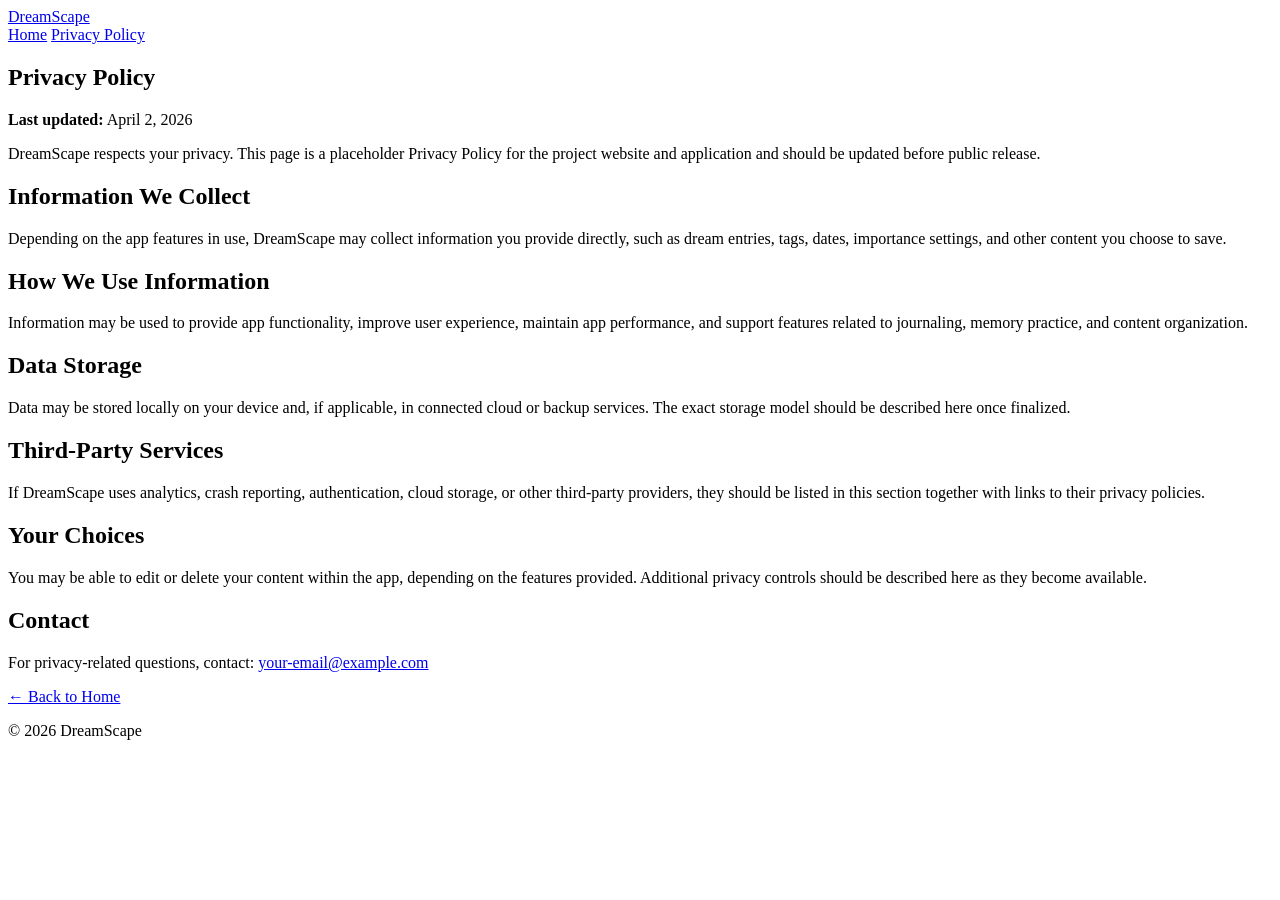
==== privacy-policy.html @ 9f5cad66 "Create privacy-policy.html" ====
<!DOCTYPE html>
<html lang="en">
<head>
  <meta charset="UTF-8" />
  <meta name="viewport" content="width=device-width, initial-scale=1.0" />
  <title>DreamScape — Privacy Policy</title>
  <meta name="description" content="Privacy Policy for DreamScape." />
  <link rel="stylesheet" href="styles.css" />
</head>
<body>
  <header class="site-header">
    <div class="container">
      <nav class="nav">
        <a href="index.html" class="logo">DreamScape</a>
        <div class="nav-links">
          <a href="index.html">Home</a>
          <a href="privacy-policy.html">Privacy Policy</a>
        </div>
      </nav>
    </div>
  </header>

  <main>
    <section class="section">
      <div class="container narrow">
        <h1>Privacy Policy</h1>
        <p><strong>Last updated:</strong> April 2, 2026</p>

        <p>
          DreamScape respects your privacy. This page is a placeholder Privacy Policy for the project
          website and application and should be updated before public release.
        </p>

        <h2>Information We Collect</h2>
        <p>
          Depending on the app features in use, DreamScape may collect information you provide directly,
          such as dream entries, tags, dates, importance settings, and other content you choose to save.
        </p>

        <h2>How We Use Information</h2>
        <p>
          Information may be used to provide app functionality, improve user experience, maintain app
          performance, and support features related to journaling, memory practice, and content organization.
        </p>

        <h2>Data Storage</h2>
        <p>
          Data may be stored locally on your device and, if applicable, in connected cloud or backup services.
          The exact storage model should be described here once finalized.
        </p>

        <h2>Third-Party Services</h2>
        <p>
          If DreamScape uses analytics, crash reporting, authentication, cloud storage, or other third-party
          providers, they should be listed in this section together with links to their privacy policies.
        </p>

        <h2>Your Choices</h2>
        <p>
          You may be able to edit or delete your content within the app, depending on the features provided.
          Additional privacy controls should be described here as they become available.
        </p>

        <h2>Contact</h2>
        <p>
          For privacy-related questions, contact: <a href="mailto:your-email@example.com">your-email@example.com</a>
        </p>

        <p>
          <a href="index.html">← Back to Home</a>
        </p>
      </div>
    </section>
  </main>

  <footer class="site-footer">
    <div class="container">
      <p>© 2026 DreamScape</p>
    </div>
  </footer>
</body>
</html>
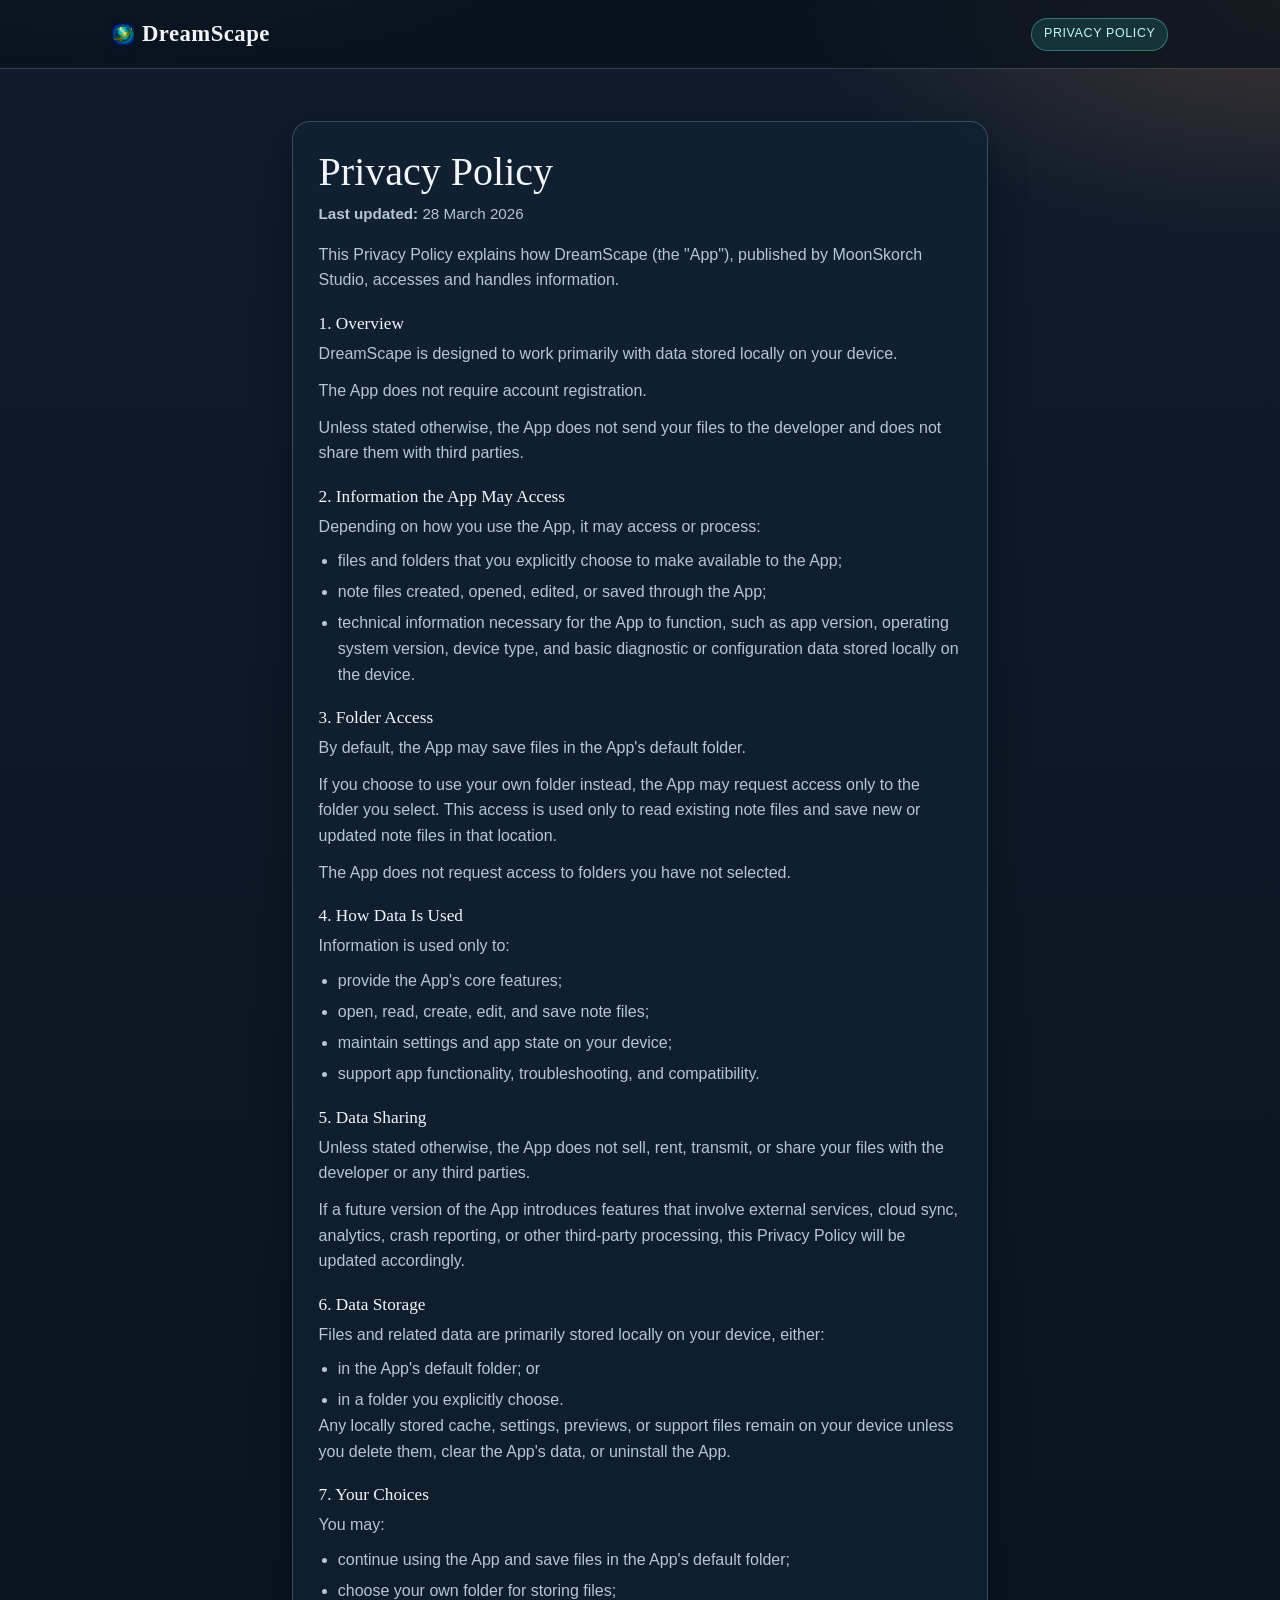
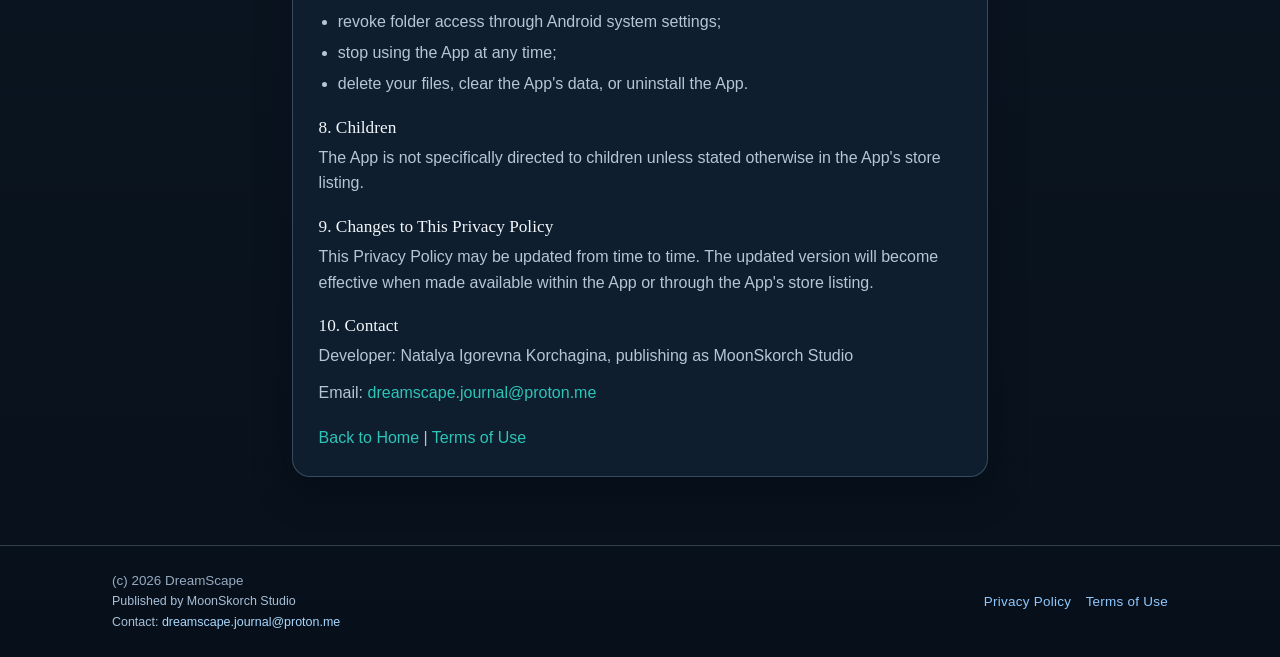
==== commit 91e8cc7c: "Full website" ====
--- a/privacy-policy.html
+++ b/privacy-policy.html
@@ -3,79 +3,175 @@
 <head>
   <meta charset="UTF-8" />
   <meta name="viewport" content="width=device-width, initial-scale=1.0" />
-  <title>DreamScape — Privacy Policy</title>
+  <title>DreamScape - Privacy Policy</title>
   <meta name="description" content="Privacy Policy for DreamScape." />
+  <meta name="robots" content="index,follow,max-image-preview:large" />
+  <link rel="canonical" href="https://moonskorch.github.io/dreamscape/privacy-policy.html" />
+  <meta property="og:type" content="website" />
+  <meta property="og:title" content="DreamScape Privacy Policy" />
+  <meta property="og:description" content="Privacy Policy for DreamScape." />
+  <meta property="og:url" content="https://moonskorch.github.io/dreamscape/privacy-policy.html" />
+  <link rel="icon" type="image/png" sizes="128x128" href="assets/icon-128.png" />
+  <link rel="apple-touch-icon" sizes="512x512" href="assets/icon-512.png" />
+  <link
+    href="https://cdn.jsdelivr.net/npm/bootstrap@5.3.3/dist/css/bootstrap.min.css"
+    rel="stylesheet"
+    integrity="sha384-QWTKZyjpPEjISv5WaRU9OFeRpok6YctnYmDr5pNlyT2bRjXh0JMhjY6hW+ALEwIH"
+    crossorigin="anonymous"
+  />
   <link rel="stylesheet" href="styles.css" />
 </head>
 <body>
   <header class="site-header">
-    <div class="container">
-      <nav class="nav">
-        <a href="index.html" class="logo">DreamScape</a>
-        <div class="nav-links">
-          <a href="index.html">Home</a>
-          <a href="privacy-policy.html">Privacy Policy</a>
-        </div>
-      </nav>
+    <div class="container d-flex align-items-center justify-content-between py-3">
+      <a href="index.html" class="logo">
+        <img class="logo-icon" src="assets/icon-128.png" alt="DreamScape icon" />
+        <span>DreamScape</span>
+      </a>
+      <span class="status-pill">Privacy Policy</span>
     </div>
   </header>
 
   <main>
     <section class="section">
-      <div class="container narrow">
-        <h1>Privacy Policy</h1>
-        <p><strong>Last updated:</strong> April 2, 2026</p>
+      <div class="container">
+        <div class="row justify-content-center">
+          <div class="col-12 col-lg-8">
+            <article class="policy-card">
+              <h1>Privacy Policy</h1>
+              <p class="updated"><strong>Last updated:</strong> 28 March 2026</p>
 
-        <p>
-          DreamScape respects your privacy. This page is a placeholder Privacy Policy for the project
-          website and application and should be updated before public release.
-        </p>
+              <p>
+                This Privacy Policy explains how DreamScape (the "App"), published by MoonSkorch
+                Studio, accesses and handles information.
+              </p>
 
-        <h2>Information We Collect</h2>
-        <p>
-          Depending on the app features in use, DreamScape may collect information you provide directly,
-          such as dream entries, tags, dates, importance settings, and other content you choose to save.
-        </p>
+              <h2>1. Overview</h2>
+              <p>
+                DreamScape is designed to work primarily with data stored locally on your device.
+              </p>
+              <p>
+                The App does not require account registration.
+              </p>
+              <p>
+                Unless stated otherwise, the App does not send your files to the developer and
+                does not share them with third parties.
+              </p>
 
-        <h2>How We Use Information</h2>
-        <p>
-          Information may be used to provide app functionality, improve user experience, maintain app
-          performance, and support features related to journaling, memory practice, and content organization.
-        </p>
+              <h2>2. Information the App May Access</h2>
+              <p>Depending on how you use the App, it may access or process:</p>
+              <ul>
+                <li>files and folders that you explicitly choose to make available to the App;</li>
+                <li>note files created, opened, edited, or saved through the App;</li>
+                <li>
+                  technical information necessary for the App to function, such as app version,
+                  operating system version, device type, and basic diagnostic or configuration
+                  data stored locally on the device.
+                </li>
+              </ul>
 
-        <h2>Data Storage</h2>
-        <p>
-          Data may be stored locally on your device and, if applicable, in connected cloud or backup services.
-          The exact storage model should be described here once finalized.
-        </p>
+              <h2>3. Folder Access</h2>
+              <p>
+                By default, the App may save files in the App's default folder.
+              </p>
+              <p>
+                If you choose to use your own folder instead, the App may request access only to
+                the folder you select. This access is used only to read existing note files and
+                save new or updated note files in that location.
+              </p>
+              <p>
+                The App does not request access to folders you have not selected.
+              </p>
 
-        <h2>Third-Party Services</h2>
-        <p>
-          If DreamScape uses analytics, crash reporting, authentication, cloud storage, or other third-party
-          providers, they should be listed in this section together with links to their privacy policies.
-        </p>
+              <h2>4. How Data Is Used</h2>
+              <p>Information is used only to:</p>
+              <ul>
+                <li>provide the App's core features;</li>
+                <li>open, read, create, edit, and save note files;</li>
+                <li>maintain settings and app state on your device;</li>
+                <li>support app functionality, troubleshooting, and compatibility.</li>
+              </ul>
 
-        <h2>Your Choices</h2>
-        <p>
-          You may be able to edit or delete your content within the app, depending on the features provided.
-          Additional privacy controls should be described here as they become available.
-        </p>
+              <h2>5. Data Sharing</h2>
+              <p>
+                Unless stated otherwise, the App does not sell, rent, transmit, or share your
+                files with the developer or any third parties.
+              </p>
+              <p>
+                If a future version of the App introduces features that involve external services,
+                cloud sync, analytics, crash reporting, or other third-party processing, this
+                Privacy Policy will be updated accordingly.
+              </p>
 
-        <h2>Contact</h2>
-        <p>
-          For privacy-related questions, contact: <a href="mailto:your-email@example.com">your-email@example.com</a>
-        </p>
+              <h2>6. Data Storage</h2>
+              <p>Files and related data are primarily stored locally on your device, either:</p>
+              <ul>
+                <li>in the App's default folder; or</li>
+                <li>in a folder you explicitly choose.</li>
+              </ul>
+              <p>
+                Any locally stored cache, settings, previews, or support files remain on your
+                device unless you delete them, clear the App's data, or uninstall the App.
+              </p>
 
-        <p>
-          <a href="index.html">← Back to Home</a>
-        </p>
+              <h2>7. Your Choices</h2>
+              <p>You may:</p>
+              <ul>
+                <li>continue using the App and save files in the App's default folder;</li>
+                <li>choose your own folder for storing files;</li>
+                <li>revoke folder access through Android system settings;</li>
+                <li>stop using the App at any time;</li>
+                <li>delete your files, clear the App's data, or uninstall the App.</li>
+              </ul>
+
+              <h2>8. Children</h2>
+              <p>
+                The App is not specifically directed to children unless stated otherwise in the
+                App's store listing.
+              </p>
+
+              <h2>9. Changes to This Privacy Policy</h2>
+              <p>
+                This Privacy Policy may be updated from time to time. The updated version will
+                become effective when made available within the App or through the App's store
+                listing.
+              </p>
+
+              <h2>10. Contact</h2>
+              <p>
+                Developer: Natalya Igorevna Korchagina, publishing as MoonSkorch Studio
+              </p>
+              <p>
+                Email:
+                <a href="mailto:dreamscape.journal@proton.me">dreamscape.journal@proton.me</a>
+              </p>
+
+              <p class="back-link">
+                <a href="index.html">Back to Home</a> |
+                <a href="terms-of-use.html">Terms of Use</a>
+              </p>
+            </article>
+          </div>
+        </div>
       </div>
     </section>
   </main>
 
   <footer class="site-footer">
-    <div class="container">
-      <p>© 2026 DreamScape</p>
+    <div
+      class="container py-4 d-flex flex-column flex-sm-row gap-2 justify-content-between align-items-start align-items-sm-center"
+    >
+      <div class="publisher-block">
+        <p class="copyright">(c) 2026 DreamScape</p>
+        <p class="publisher">Published by MoonSkorch Studio</p>
+        <p class="contact-email">
+          Contact: <a class="contact-link" href="mailto:dreamscape.journal@proton.me">dreamscape.journal@proton.me</a>
+        </p>
+      </div>
+      <div class="legal-links">
+        <a class="privacy-link" href="privacy-policy.html">Privacy Policy</a>
+        <a class="privacy-link" href="terms-of-use.html">Terms of Use</a>
+      </div>
     </div>
   </footer>
 </body>
--- a/styles.css
+++ b/styles.css
@@ -0,0 +1,555 @@
+:root {
+  --bg-900: #08111b;
+  --bg-800: #0f1c2b;
+  --panel: rgba(17, 34, 52, 0.78);
+  --text: #f2f6fb;
+  --muted: #b7c5d6;
+  --accent: #2cc5b8;
+  --accent-soft: rgba(44, 197, 184, 0.16);
+  --border: rgba(176, 205, 230, 0.25);
+  --shadow: 0 16px 36px rgba(1, 8, 18, 0.42);
+}
+
+* {
+  box-sizing: border-box;
+}
+
+html {
+  scroll-behavior: smooth;
+}
+
+body {
+  margin: 0;
+  color: var(--text);
+  font-family: "Trebuchet MS", Tahoma, sans-serif;
+  line-height: 1.6;
+  background:
+    radial-gradient(1100px 520px at 10% -10%, rgba(44, 197, 184, 0.24), transparent 55%),
+    radial-gradient(820px 420px at 100% 0%, rgba(255, 154, 95, 0.2), transparent 58%),
+    linear-gradient(180deg, var(--bg-800), var(--bg-900));
+  min-height: 100vh;
+}
+
+.container {
+  max-width: 1080px;
+}
+
+a {
+  color: var(--accent);
+  text-decoration: none;
+}
+
+a:hover {
+  color: #79f2e8;
+}
+
+.site-header {
+  position: sticky;
+  top: 0;
+  z-index: 50;
+  border-bottom: 1px solid var(--border);
+  background: rgba(8, 17, 27, 0.72);
+  backdrop-filter: blur(10px);
+}
+
+.logo {
+  display: inline-flex;
+  align-items: center;
+  gap: 0.5rem;
+  color: var(--text);
+  font-family: "Palatino Linotype", "Book Antiqua", serif;
+  font-size: clamp(1.2rem, 1.1rem + 0.4vw, 1.55rem);
+  font-weight: 700;
+  letter-spacing: 0.02em;
+}
+
+.logo-icon {
+  width: 22px;
+  height: 22px;
+  border-radius: 6px;
+  box-shadow: 0 4px 9px rgba(14, 25, 66, 0.35);
+  flex: 0 0 auto;
+}
+
+.status-pill {
+  font-size: 0.78rem;
+  letter-spacing: 0.05em;
+  text-transform: uppercase;
+  border: 1px solid rgba(122, 243, 230, 0.35);
+  border-radius: 999px;
+  padding: 0.35rem 0.72rem;
+  background: var(--accent-soft);
+  color: #c5f9f4;
+}
+
+.header-discord-link {
+  display: inline-flex;
+  align-items: center;
+  justify-content: center;
+  min-width: 132px;
+  min-height: 38px;
+  padding: 0.46rem 0.88rem;
+  border-radius: 999px;
+  border: 1px solid rgba(149, 170, 255, 0.42);
+  background: rgba(77, 92, 210, 0.16);
+  font-size: 0.87rem;
+  font-weight: 600;
+  line-height: 1.1;
+  color: #d7dfff;
+  letter-spacing: 0.02em;
+  text-decoration: none;
+  text-align: center;
+  white-space: nowrap;
+  transition: color 0.15s ease, border-color 0.15s ease, background 0.15s ease;
+}
+
+.header-discord-link:hover {
+  color: #f1f4ff;
+  border-color: rgba(184, 198, 255, 0.65);
+  background: rgba(88, 101, 242, 0.24);
+}
+
+.hero,
+.section {
+  animation: fade-up 0.55s ease-out both;
+}
+
+.hero {
+  padding: 82px 0 68px;
+}
+
+.eyebrow {
+  margin: 0 0 0.6rem;
+  text-transform: uppercase;
+  letter-spacing: 0.12em;
+  font-size: 0.75rem;
+  color: #99b9d8;
+}
+
+h1,
+h2 {
+  font-family: "Palatino Linotype", "Book Antiqua", serif;
+}
+
+.hero h1 {
+  margin: 0;
+  line-height: 1.06;
+  font-size: clamp(2.2rem, 6.2vw, 4rem);
+}
+
+.hero-title-image {
+  display: block;
+  width: min(100%, 920px);
+  height: auto;
+  margin: 0 auto 1rem;
+  border-radius: 18px;
+  border: 1px solid var(--border);
+  box-shadow: 0 16px 30px rgba(7, 16, 44, 0.42);
+}
+
+.lead {
+  margin: 0.8rem auto 0;
+  max-width: 730px;
+  color: #d9e8f8;
+  font-size: clamp(1rem, 0.9rem + 0.4vw, 1.2rem);
+  line-height: 1.62;
+}
+
+.community-cta {
+  margin-top: 0.95rem;
+}
+
+.discord-button {
+  display: inline-flex;
+  align-items: center;
+  justify-content: center;
+  min-width: 236px;
+  padding: 0.72rem 1.3rem;
+  border-radius: 999px;
+  background: #5865f2;
+  color: #f6f8ff;
+  font-size: 1rem;
+  font-weight: 600;
+  text-align: center;
+  line-height: 1.2;
+  letter-spacing: 0.01em;
+  box-shadow: 0 8px 16px rgba(64, 80, 242, 0.26);
+  border: 0;
+  outline: none;
+  appearance: none;
+  -webkit-appearance: none;
+  transition: transform 0.15s ease, box-shadow 0.15s ease, background 0.15s ease;
+}
+
+.discord-button:hover {
+  color: #ffffff;
+  transform: translateY(-1px);
+  box-shadow: 0 10px 18px rgba(64, 80, 242, 0.32);
+  background: #4f5be7;
+}
+
+.discord-button:focus-visible {
+  outline: 2px solid rgba(192, 205, 255, 0.75);
+  outline-offset: 2px;
+}
+
+.community-note {
+  margin: 0.45rem auto 0;
+  max-width: 760px;
+  font-size: 0.9rem;
+  color: #c7d4ef;
+}
+
+.info-card {
+  height: 100%;
+  border: 1px solid var(--border);
+  border-radius: 16px;
+  padding: 1.05rem 1.05rem 0.95rem;
+  background: var(--panel);
+  box-shadow: var(--shadow);
+  transition: transform 0.22s ease, border-color 0.22s ease;
+}
+
+.info-card h2 {
+  margin: 0 0 0.35rem;
+  font-size: 1.1rem;
+}
+
+.info-card p {
+  margin: 0;
+  color: var(--muted);
+}
+
+.info-card:hover {
+  transform: translateY(-3px);
+  border-color: rgba(122, 243, 230, 0.45);
+}
+
+.section {
+  padding: 52px 0 68px;
+}
+
+.section-title {
+  margin: 0;
+  font-size: clamp(1.5rem, 1.2rem + 1.2vw, 2.15rem);
+}
+
+.section-intro {
+  margin: 0.75rem auto 1rem;
+  max-width: 740px;
+  color: var(--muted);
+}
+
+.project-update-section {
+  padding-top: 22px;
+}
+
+.project-update-grid {
+  padding-top: 0.25rem;
+  border-top: 1px solid rgba(176, 205, 230, 0.18);
+}
+
+.project-note-title {
+  margin: 0;
+  font-size: clamp(1.18rem, 1.05rem + 0.45vw, 1.5rem);
+}
+
+.project-note-text {
+  margin: 0.65rem 0 0;
+  max-width: 520px;
+  color: #c7d7e8;
+}
+
+.screenshots-section {
+  padding-top: 18px;
+}
+
+.screenshots-carousel {
+  position: relative;
+  display: flex;
+  align-items: center;
+  padding: 0 42px;
+}
+
+.screenshots-track {
+  display: flex;
+  gap: 14px;
+  width: 100%;
+  overflow-x: auto;
+  scroll-snap-type: x mandatory;
+  scroll-behavior: smooth;
+  padding: 4px 2px 10px;
+  scrollbar-width: thin;
+}
+
+.screenshots-track::-webkit-scrollbar {
+  height: 8px;
+}
+
+.screenshots-track::-webkit-scrollbar-thumb {
+  background: rgba(149, 178, 206, 0.35);
+  border-radius: 999px;
+}
+
+.carousel-btn {
+  position: absolute;
+  top: 50%;
+  transform: translateY(-50%);
+  width: 34px;
+  height: 34px;
+  border-radius: 999px;
+  border: 1px solid var(--border);
+  background: rgba(16, 30, 47, 0.88);
+  color: #d8e9fa;
+  font-size: 1.2rem;
+  line-height: 1;
+  cursor: pointer;
+  flex: 0 0 auto;
+  transition: transform 0.15s ease, border-color 0.15s ease, opacity 0.15s ease;
+  z-index: 2;
+}
+
+.carousel-btn.prev {
+  left: 0;
+}
+
+.carousel-btn.next {
+  right: 0;
+}
+
+.carousel-btn:hover {
+  transform: translateY(calc(-50% - 1px));
+  border-color: rgba(122, 243, 230, 0.42);
+}
+
+.carousel-btn:disabled {
+  opacity: 0.35;
+  cursor: default;
+}
+
+.screenshot-card {
+  margin: 0;
+  width: 162px;
+  flex: 0 0 auto;
+  scroll-snap-align: start;
+  padding: 8px;
+  border-radius: 14px;
+  border: 1px solid var(--border);
+  background: rgba(11, 23, 37, 0.72);
+  box-shadow: 0 12px 24px rgba(3, 10, 24, 0.36);
+  transition: transform 0.2s ease, border-color 0.2s ease;
+}
+
+.screenshot-card:hover {
+  transform: translateY(-2px);
+  border-color: rgba(122, 243, 230, 0.4);
+}
+
+.screenshot-card img {
+  display: block;
+  width: 100%;
+  height: auto;
+  border-radius: 10px;
+  border: 1px solid rgba(176, 205, 230, 0.22);
+}
+
+.screenshot-card figcaption {
+  margin-top: 0.5rem;
+  text-align: center;
+  color: #afc3d9;
+  font-size: 0.78rem;
+  letter-spacing: 0.02em;
+}
+
+.carousel-dots {
+  margin-top: 0.4rem;
+  display: flex;
+  justify-content: center;
+  gap: 0.35rem;
+}
+
+.carousel-dot {
+  width: 7px;
+  height: 7px;
+  border-radius: 999px;
+  border: 0;
+  background: rgba(160, 187, 212, 0.35);
+  padding: 0;
+  cursor: pointer;
+  transition: transform 0.15s ease, background 0.15s ease;
+}
+
+.carousel-dot.active {
+  transform: scale(1.15);
+  background: #8fdcd4;
+}
+
+.policy-card {
+  border: 1px solid var(--border);
+  border-radius: 18px;
+  padding: clamp(1.2rem, 2vw, 2rem);
+  background: var(--panel);
+  box-shadow: var(--shadow);
+}
+
+.policy-card h1 {
+  margin: 0 0 0.35rem;
+}
+
+.policy-card h2 {
+  margin: 1.3rem 0 0.4rem;
+  font-size: 1.08rem;
+}
+
+.policy-card p {
+  margin: 0;
+  color: var(--muted);
+}
+
+.policy-card ul {
+  margin: 0.55rem 0 0;
+  padding-left: 1.2rem;
+  color: var(--muted);
+}
+
+.policy-card li + li {
+  margin-top: 0.35rem;
+}
+
+.policy-card p + p {
+  margin-top: 0.7rem;
+}
+
+.updated {
+  margin-bottom: 1rem !important;
+  font-size: 0.95rem;
+}
+
+.back-link {
+  margin-top: 1.2rem !important;
+}
+
+.site-footer {
+  border-top: 1px solid var(--border);
+  background: rgba(8, 17, 27, 0.58);
+}
+
+.copyright {
+  margin: 0;
+  color: #97abc2;
+  font-size: 0.84rem;
+}
+
+.publisher-block {
+  display: flex;
+  flex-direction: column;
+  gap: 0.05rem;
+}
+
+.publisher {
+  margin: 0;
+  color: #a8bfd8;
+  font-size: 0.78rem;
+}
+
+.contact-email {
+  margin: 0;
+  color: #a8bfd8;
+  font-size: 0.78rem;
+}
+
+.contact-link {
+  color: #a8d8ff;
+}
+
+.contact-link:hover {
+  color: #d0eaff;
+}
+
+.privacy-link {
+  color: #8fc8ff;
+  font-size: 0.84rem;
+  letter-spacing: 0.02em;
+}
+
+.legal-links {
+  display: flex;
+  gap: 0.9rem;
+  flex-wrap: wrap;
+}
+
+@keyframes fade-up {
+  from {
+    opacity: 0;
+    transform: translateY(14px);
+  }
+  to {
+    opacity: 1;
+    transform: translateY(0);
+  }
+}
+
+@media (max-width: 767.98px) {
+  .hero {
+    padding: 64px 0 54px;
+  }
+
+  .hero-title-image {
+    border-radius: 12px;
+  }
+
+  .screenshots-carousel {
+    padding: 0;
+  }
+
+  .screenshot-card {
+    width: 150px;
+  }
+
+  .carousel-btn {
+    display: none;
+  }
+
+  .logo-icon {
+    width: 20px;
+    height: 20px;
+  }
+
+  .discord-button {
+    width: auto;
+    max-width: 100%;
+    min-width: 244px;
+    padding: 0.76rem 1.2rem;
+    border-radius: 999px;
+    font-size: 1.02rem;
+  }
+
+  .community-cta {
+    text-align: center;
+  }
+
+  .community-note {
+    text-align: center;
+  }
+
+  .header-discord-link {
+    font-size: 0.84rem;
+    min-width: 124px;
+    min-height: 36px;
+    padding: 0.42rem 0.78rem;
+  }
+
+  .policy-card {
+    border-radius: 14px;
+  }
+
+  .site-header .container,
+  .site-footer .container {
+    padding-left: 1rem;
+    padding-right: 1rem;
+  }
+
+  .legal-links {
+    gap: 0.7rem;
+  }
+}
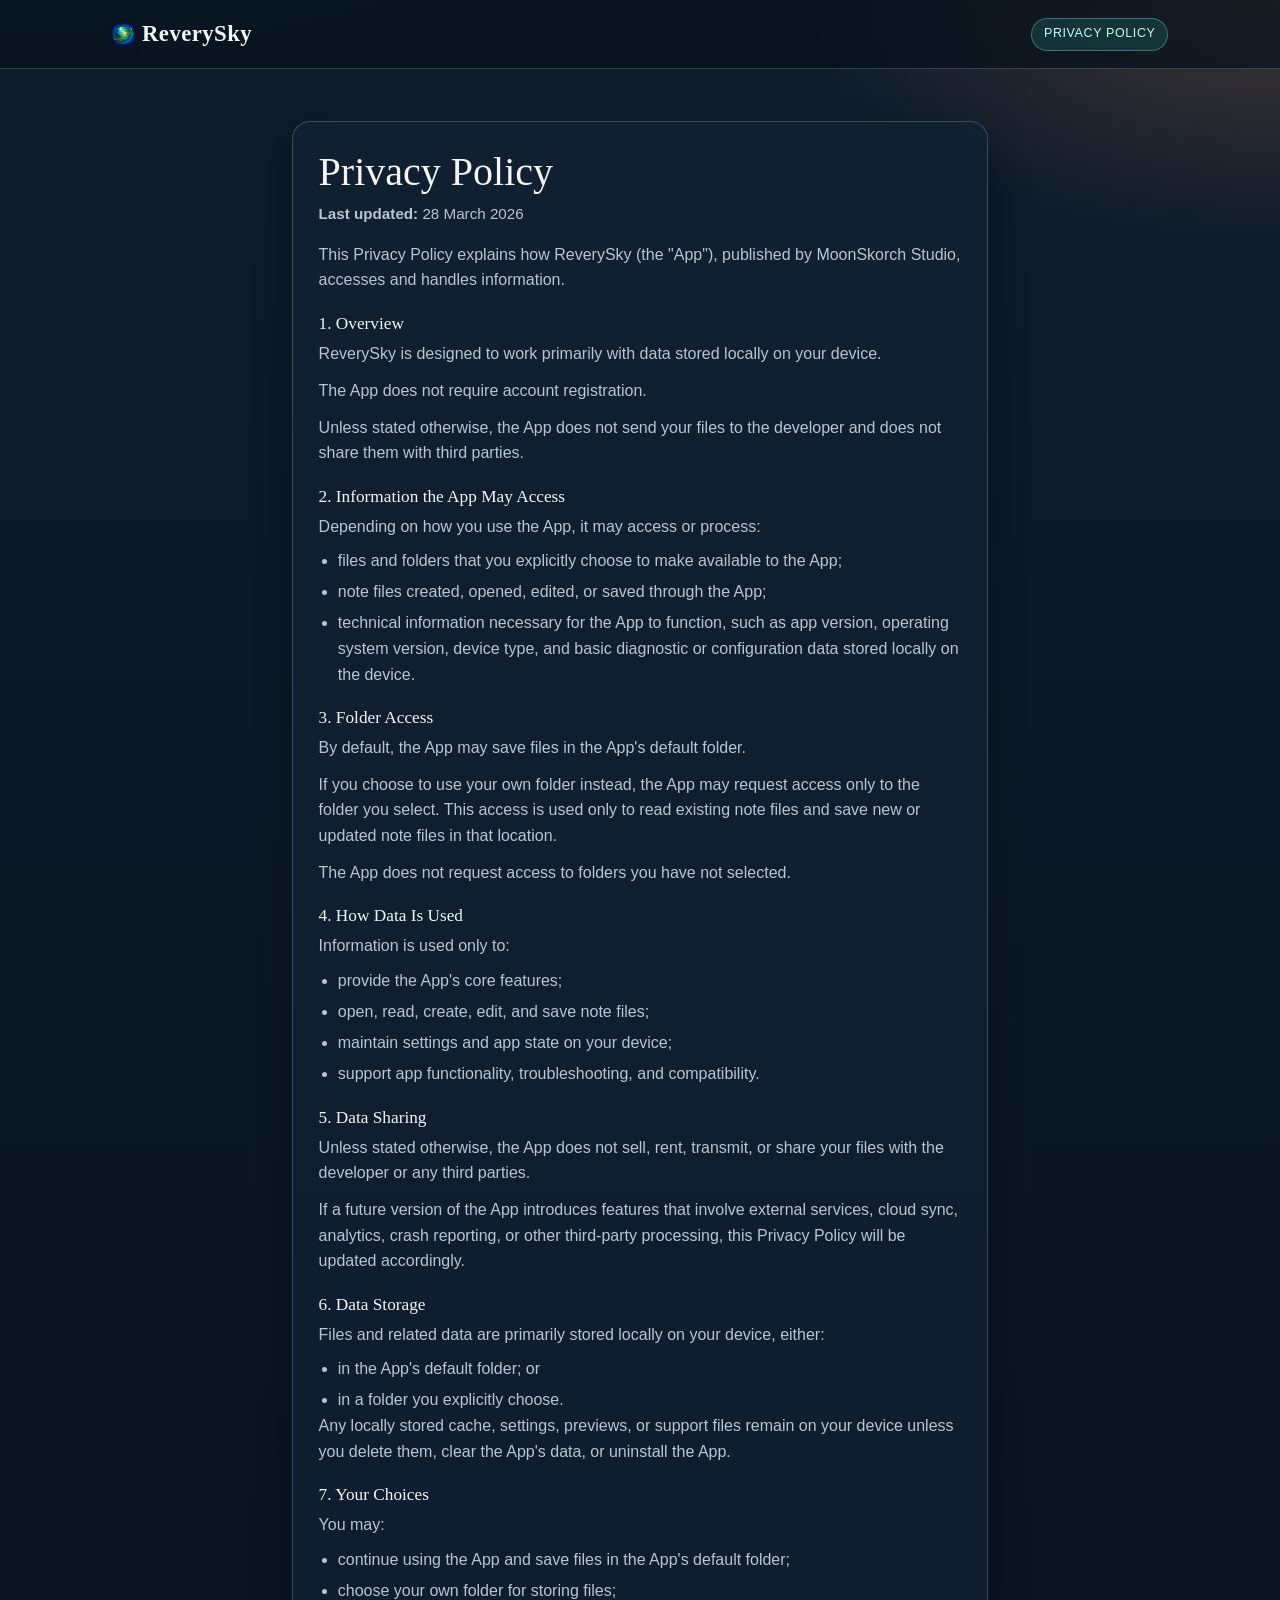
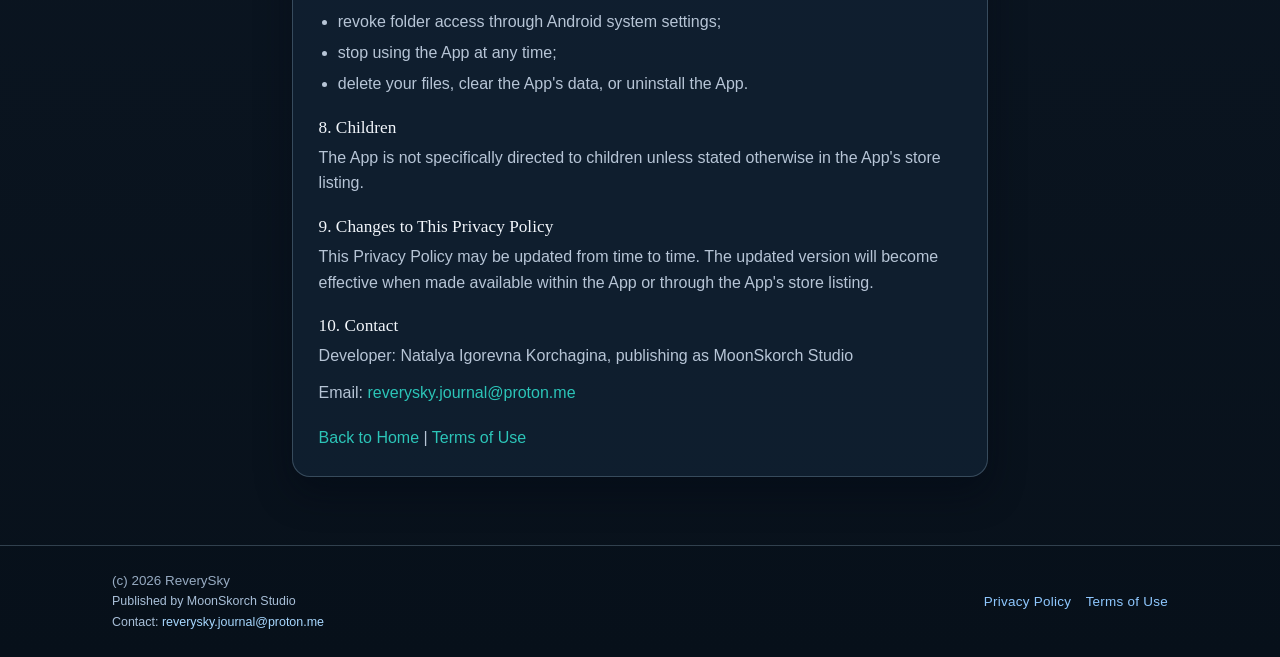
==== commit e53b57d7: "Rebranding to ReverySky" ====
--- a/privacy-policy.html
+++ b/privacy-policy.html
@@ -3,14 +3,14 @@
 <head>
   <meta charset="UTF-8" />
   <meta name="viewport" content="width=device-width, initial-scale=1.0" />
-  <title>DreamScape - Privacy Policy</title>
-  <meta name="description" content="Privacy Policy for DreamScape." />
+  <title>ReverySky - Privacy Policy</title>
+  <meta name="description" content="Privacy Policy for ReverySky." />
   <meta name="robots" content="index,follow,max-image-preview:large" />
-  <link rel="canonical" href="https://moonskorch.github.io/dreamscape/privacy-policy.html" />
+  <link rel="canonical" href="https://moonskorch.github.io/reverysky/privacy-policy.html" />
   <meta property="og:type" content="website" />
-  <meta property="og:title" content="DreamScape Privacy Policy" />
-  <meta property="og:description" content="Privacy Policy for DreamScape." />
-  <meta property="og:url" content="https://moonskorch.github.io/dreamscape/privacy-policy.html" />
+  <meta property="og:title" content="ReverySky Privacy Policy" />
+  <meta property="og:description" content="Privacy Policy for ReverySky." />
+  <meta property="og:url" content="https://moonskorch.github.io/reverysky/privacy-policy.html" />
   <link rel="icon" type="image/png" sizes="128x128" href="assets/icon-128.png" />
   <link rel="apple-touch-icon" sizes="512x512" href="assets/icon-512.png" />
   <link
@@ -25,8 +25,8 @@
   <header class="site-header">
     <div class="container d-flex align-items-center justify-content-between py-3">
       <a href="index.html" class="logo">
-        <img class="logo-icon" src="assets/icon-128.png" alt="DreamScape icon" />
-        <span>DreamScape</span>
+        <img class="logo-icon" src="assets/icon-128.png" alt="ReverySky icon" />
+        <span>ReverySky</span>
       </a>
       <span class="status-pill">Privacy Policy</span>
     </div>
@@ -42,13 +42,13 @@
               <p class="updated"><strong>Last updated:</strong> 28 March 2026</p>
 
               <p>
-                This Privacy Policy explains how DreamScape (the "App"), published by MoonSkorch
+                This Privacy Policy explains how ReverySky (the "App"), published by MoonSkorch
                 Studio, accesses and handles information.
               </p>
 
               <h2>1. Overview</h2>
               <p>
-                DreamScape is designed to work primarily with data stored locally on your device.
+                ReverySky is designed to work primarily with data stored locally on your device.
               </p>
               <p>
                 The App does not require account registration.
@@ -143,7 +143,7 @@
               </p>
               <p>
                 Email:
-                <a href="mailto:dreamscape.journal@proton.me">dreamscape.journal@proton.me</a>
+                <a href="mailto:reverysky.journal@proton.me">reverysky.journal@proton.me</a>
               </p>
 
               <p class="back-link">
@@ -162,10 +162,10 @@
       class="container py-4 d-flex flex-column flex-sm-row gap-2 justify-content-between align-items-start align-items-sm-center"
     >
       <div class="publisher-block">
-        <p class="copyright">(c) 2026 DreamScape</p>
+        <p class="copyright">(c) 2026 ReverySky</p>
         <p class="publisher">Published by MoonSkorch Studio</p>
         <p class="contact-email">
-          Contact: <a class="contact-link" href="mailto:dreamscape.journal@proton.me">dreamscape.journal@proton.me</a>
+          Contact: <a class="contact-link" href="mailto:reverysky.journal@proton.me">reverysky.journal@proton.me</a>
         </p>
       </div>
       <div class="legal-links">
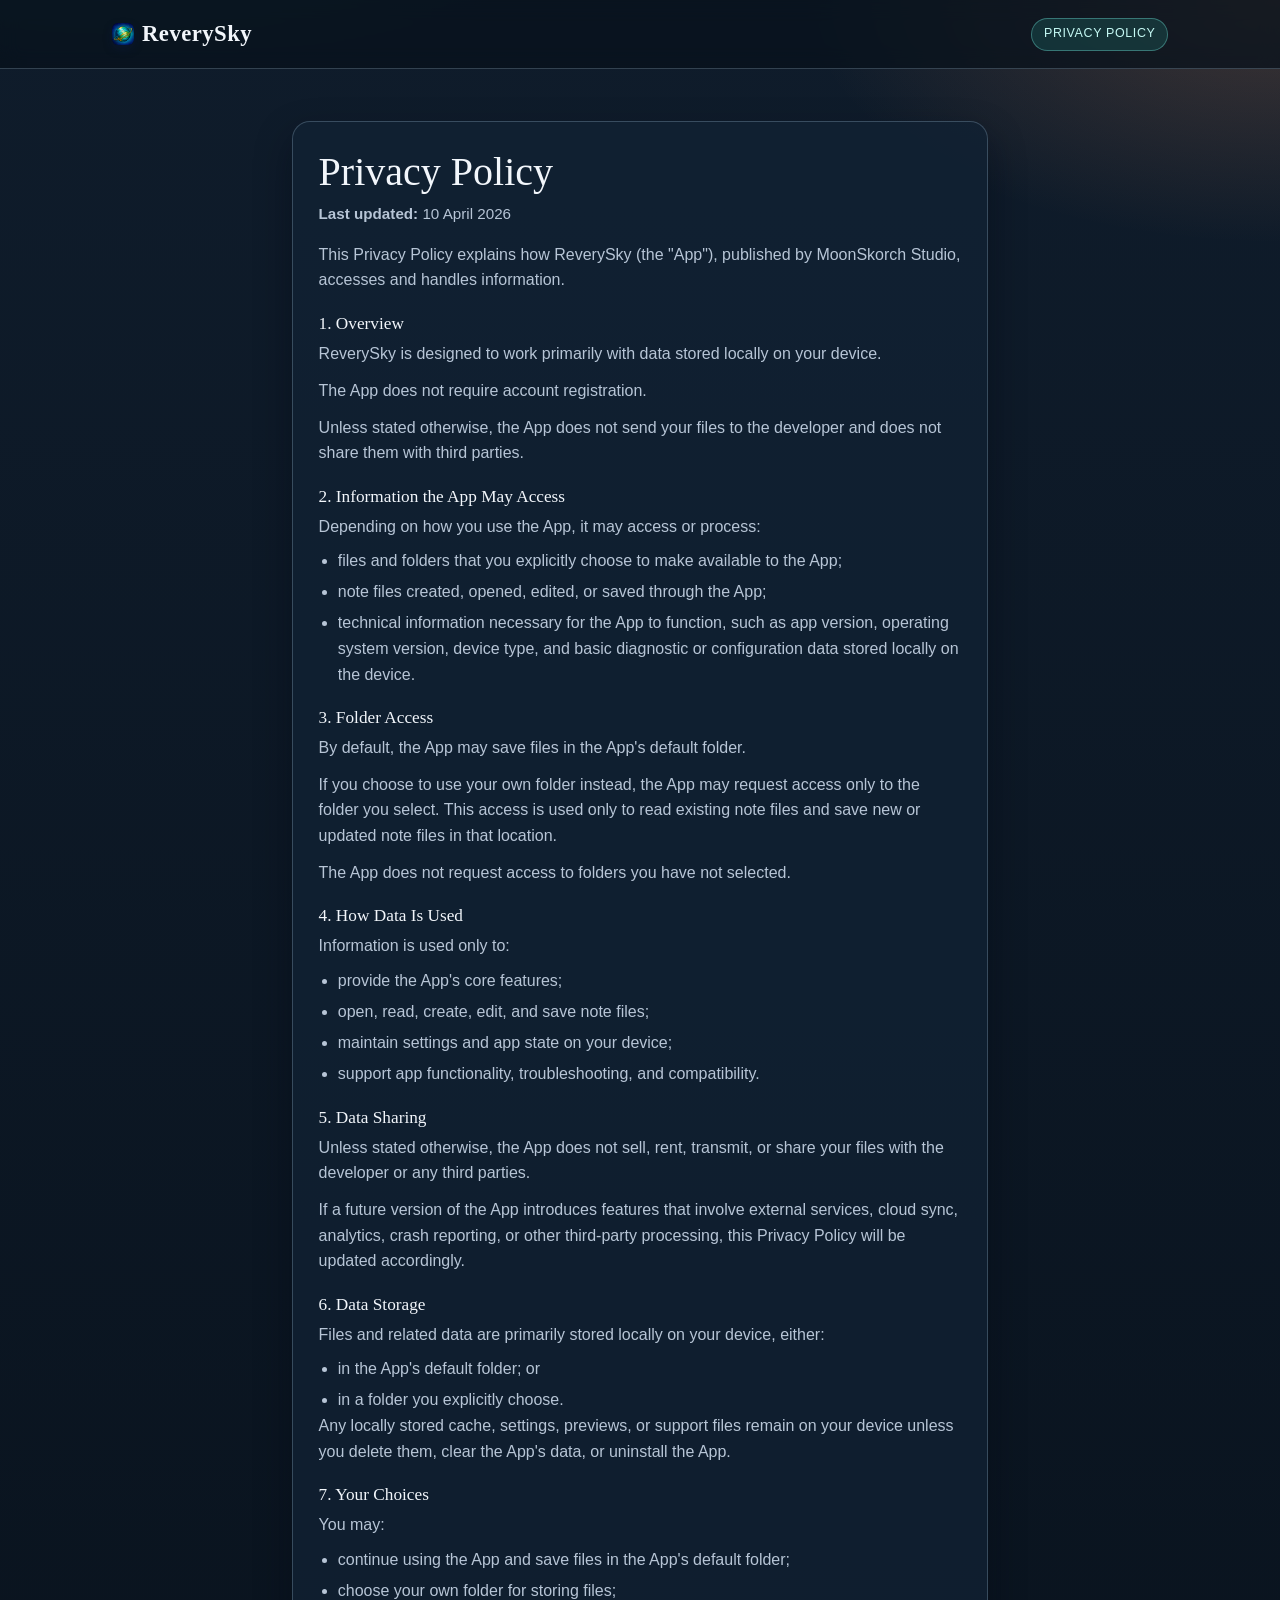
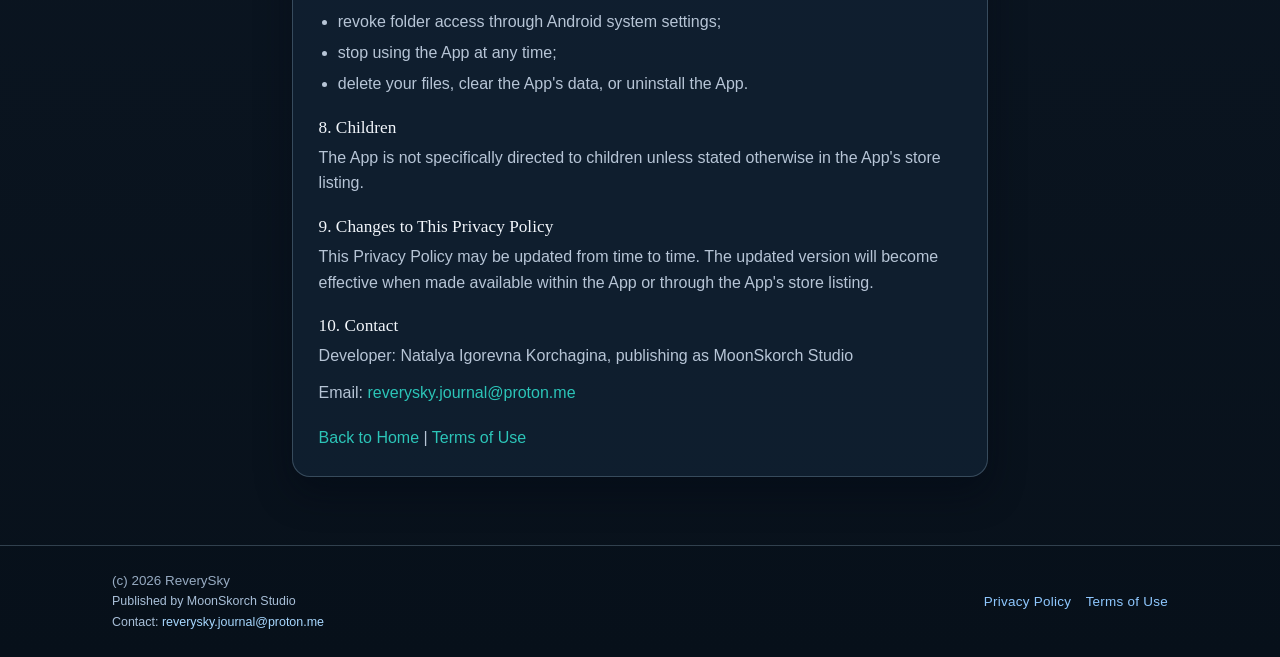
==== commit 94e30001: "Privacy Policy, Terms of Use update" ====
--- a/privacy-policy.html
+++ b/privacy-policy.html
@@ -39,7 +39,7 @@
           <div class="col-12 col-lg-8">
             <article class="policy-card">
               <h1>Privacy Policy</h1>
-              <p class="updated"><strong>Last updated:</strong> 28 March 2026</p>
+              <p class="updated"><strong>Last updated:</strong> 10 April 2026</p>
 
               <p>
                 This Privacy Policy explains how ReverySky (the "App"), published by MoonSkorch
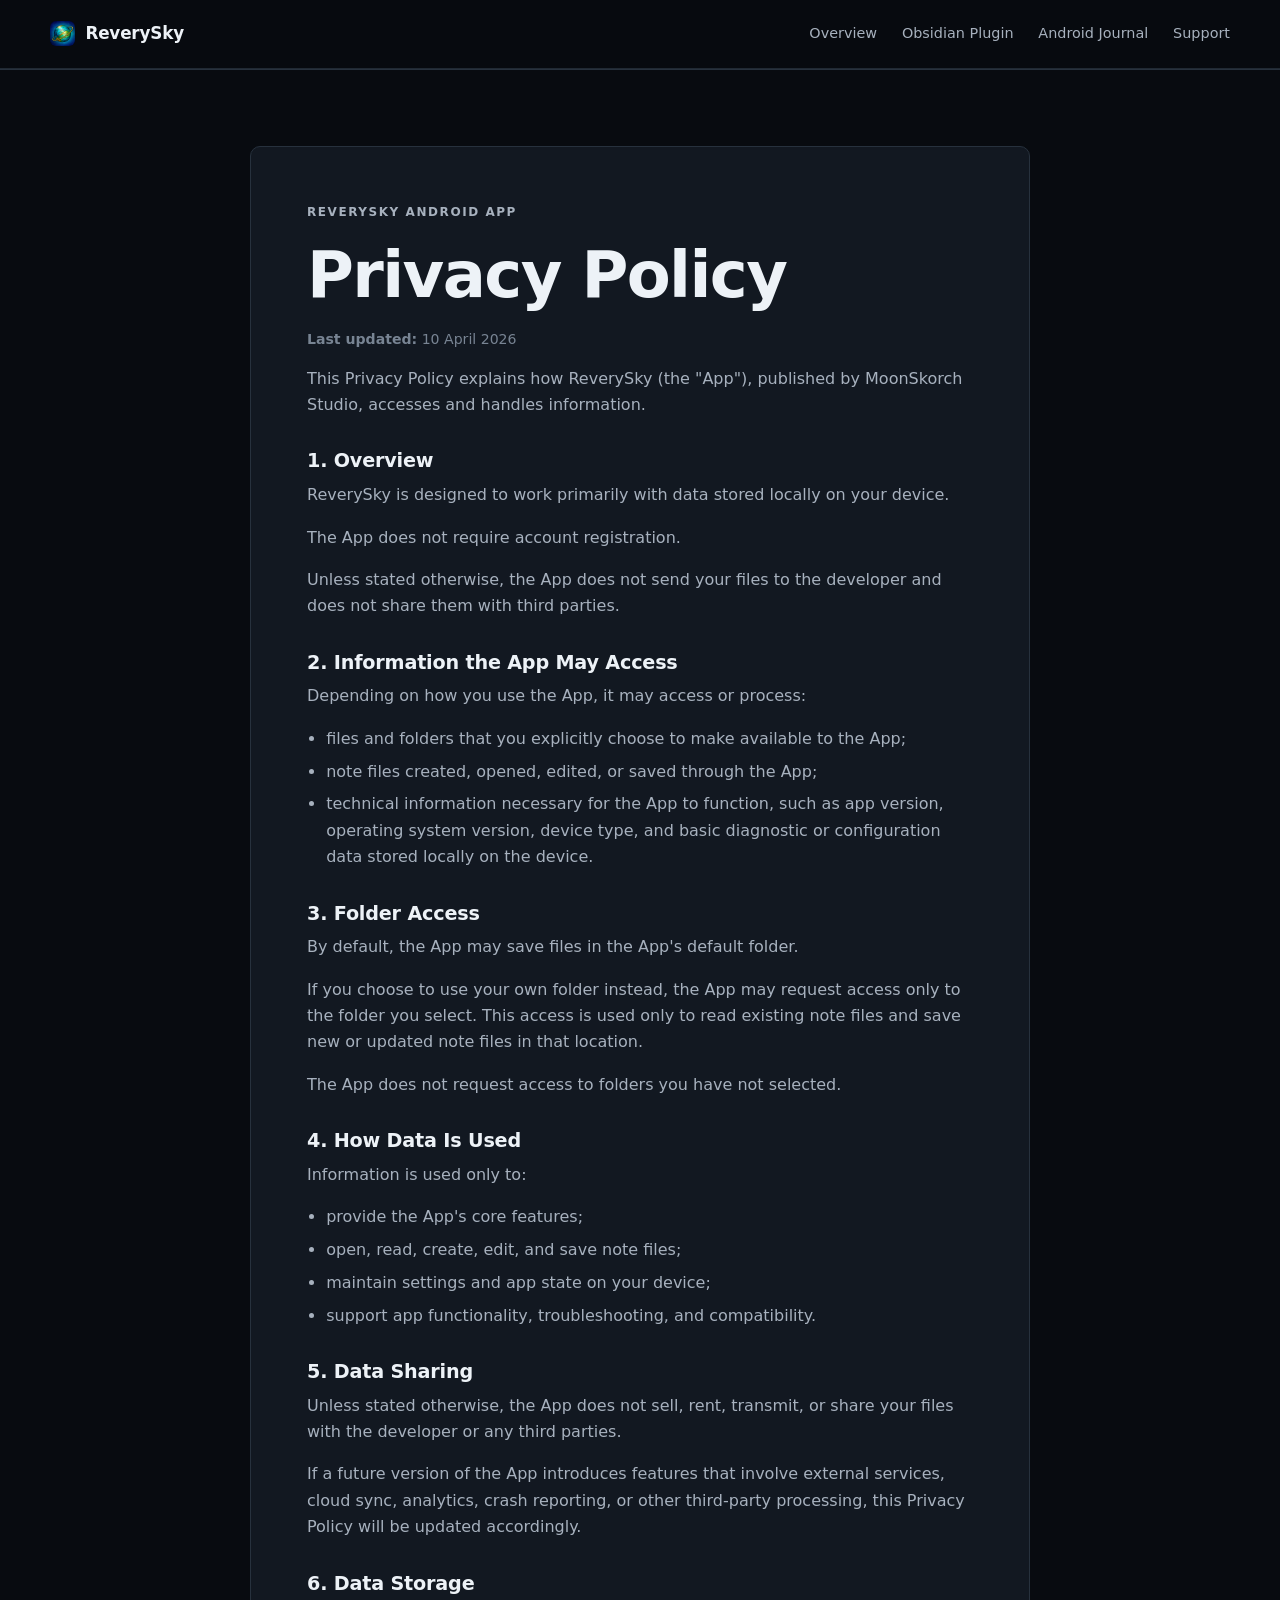
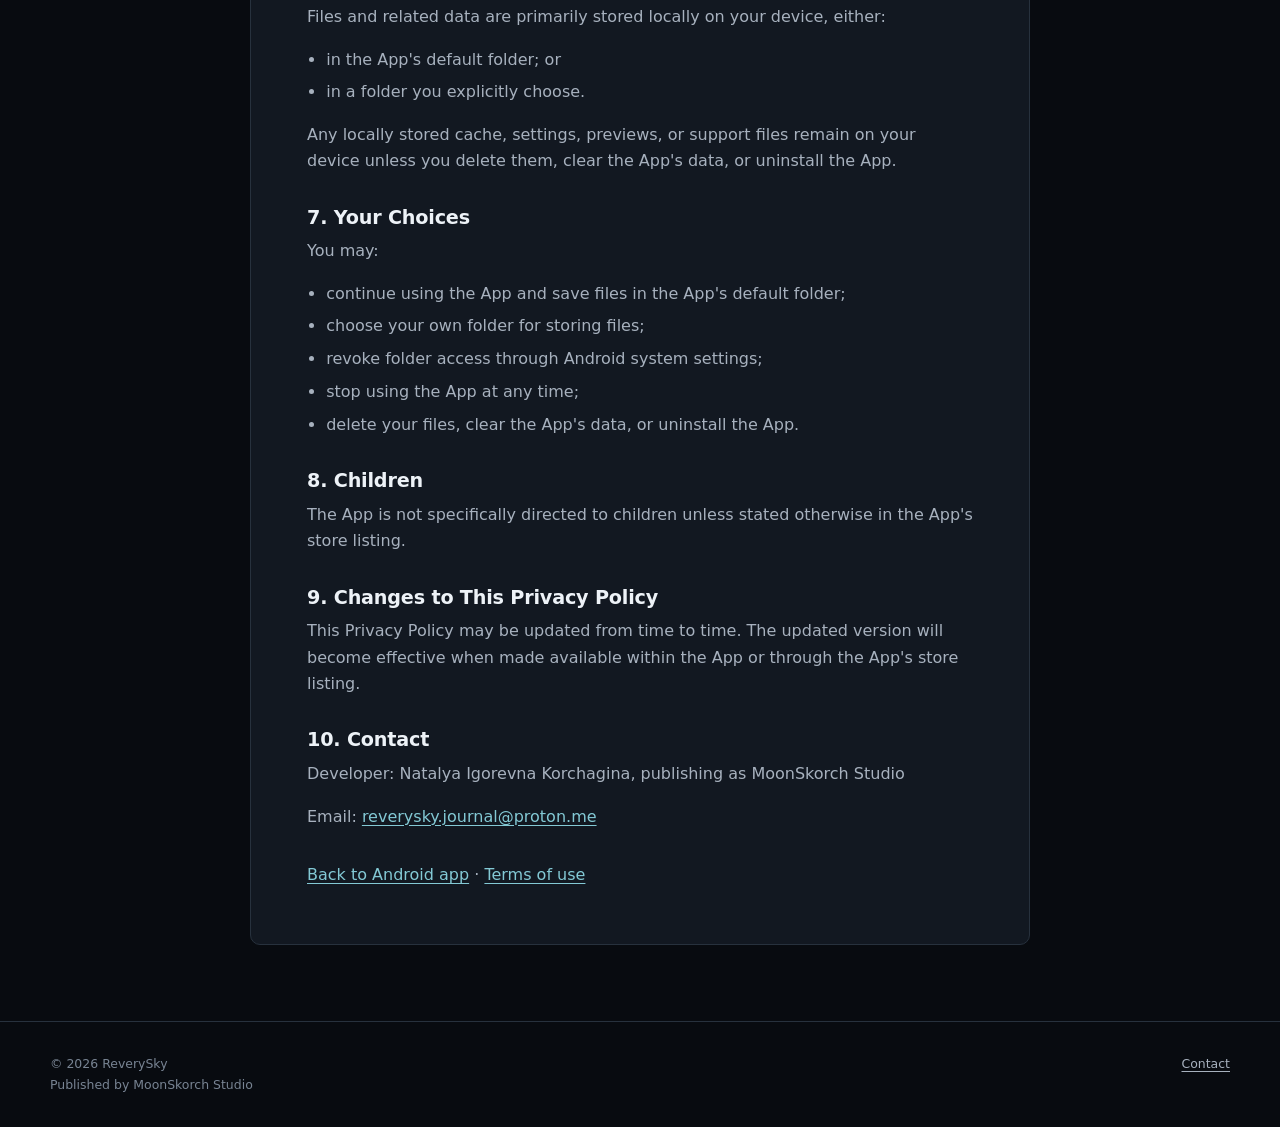
==== commit 71d9b050: "ReverySky plugin info added" ====
--- a/privacy-policy.html
+++ b/privacy-policy.html
@@ -3,41 +3,41 @@
 <head>
   <meta charset="UTF-8" />
   <meta name="viewport" content="width=device-width, initial-scale=1.0" />
-  <title>ReverySky - Privacy Policy</title>
-  <meta name="description" content="Privacy Policy for ReverySky." />
-  <meta name="robots" content="index,follow,max-image-preview:large" />
+  <title>ReverySky Android App | Privacy Policy</title>
+  <meta name="description" content="Privacy Policy for the ReverySky Android app." />
+  <meta name="robots" content="noindex,follow,max-image-preview:large" />
   <link rel="canonical" href="https://moonskorch.github.io/reverysky/privacy-policy.html" />
   <meta property="og:type" content="website" />
-  <meta property="og:title" content="ReverySky Privacy Policy" />
-  <meta property="og:description" content="Privacy Policy for ReverySky." />
+  <meta property="og:title" content="ReverySky Android App Privacy Policy" />
+  <meta property="og:description" content="Privacy Policy for the ReverySky Android app." />
   <meta property="og:url" content="https://moonskorch.github.io/reverysky/privacy-policy.html" />
   <link rel="icon" type="image/png" sizes="128x128" href="assets/icon-128.png" />
   <link rel="apple-touch-icon" sizes="512x512" href="assets/icon-512.png" />
-  <link
-    href="https://cdn.jsdelivr.net/npm/bootstrap@5.3.3/dist/css/bootstrap.min.css"
-    rel="stylesheet"
-    integrity="sha384-QWTKZyjpPEjISv5WaRU9OFeRpok6YctnYmDr5pNlyT2bRjXh0JMhjY6hW+ALEwIH"
-    crossorigin="anonymous"
-  />
-  <link rel="stylesheet" href="styles.css" />
+  <link rel="stylesheet" href="site.css" />
 </head>
 <body>
+  <a class="skip-link" href="#main">Skip to content</a>
   <header class="site-header">
-    <div class="container d-flex align-items-center justify-content-between py-3">
-      <a href="index.html" class="logo">
-        <img class="logo-icon" src="assets/icon-128.png" alt="ReverySky icon" />
+    <div class="container header-inner">
+      <a href="index.html" class="logo" aria-label="ReverySky home">
+        <img class="logo-icon" src="assets/icon-128.png" alt="" />
         <span>ReverySky</span>
       </a>
-      <span class="status-pill">Privacy Policy</span>
+      <button class="nav-toggle" type="button" aria-expanded="false" aria-controls="site-navigation" aria-label="Toggle navigation">Menu</button>
+      <nav class="site-nav" id="site-navigation" data-open="false" aria-label="Primary navigation">
+        <a href="index.html">Overview</a>
+        <a href="obsidian-plugin.html">Obsidian Plugin</a>
+        <a href="android-app.html">Android Journal</a>
+        <a href="support.html">Support</a>
+      </nav>
     </div>
   </header>
 
-  <main>
+  <main id="main">
     <section class="section">
-      <div class="container">
-        <div class="row justify-content-center">
-          <div class="col-12 col-lg-8">
+      <div class="container policy-wrap">
             <article class="policy-card">
+              <p class="eyebrow">ReverySky Android app</p>
               <h1>Privacy Policy</h1>
               <p class="updated"><strong>Last updated:</strong> 10 April 2026</p>
 
@@ -147,32 +147,25 @@
               </p>
 
               <p class="back-link">
-                <a href="index.html">Back to Home</a> |
-                <a href="terms-of-use.html">Terms of Use</a>
+                <a href="android-app.html">Back to Android app</a> ·
+                <a href="terms-of-use.html">Terms of use</a>
               </p>
             </article>
-          </div>
-        </div>
       </div>
     </section>
   </main>
 
   <footer class="site-footer">
-    <div
-      class="container py-4 d-flex flex-column flex-sm-row gap-2 justify-content-between align-items-start align-items-sm-center"
-    >
-      <div class="publisher-block">
-        <p class="copyright">(c) 2026 ReverySky</p>
-        <p class="publisher">Published by MoonSkorch Studio</p>
-        <p class="contact-email">
-          Contact: <a class="contact-link" href="mailto:reverysky.journal@proton.me">reverysky.journal@proton.me</a>
-        </p>
+    <div class="container footer-inner">
+      <div class="footer-meta">
+        <p>&copy; 2026 ReverySky</p>
+        <p>Published by MoonSkorch Studio</p>
       </div>
-      <div class="legal-links">
-        <a class="privacy-link" href="privacy-policy.html">Privacy Policy</a>
-        <a class="privacy-link" href="terms-of-use.html">Terms of Use</a>
+      <div class="footer-links">
+        <a href="mailto:reverysky.journal@proton.me">Contact</a>
       </div>
     </div>
   </footer>
+  <script src="site.js"></script>
 </body>
 </html>
--- a/site.css
+++ b/site.css
@@ -0,0 +1,190 @@
+:root {
+  color-scheme: dark;
+  --bg: #080b10;
+  --bg-soft: #0e131b;
+  --surface: #121821;
+  --text: #edf2f7;
+  --muted: #a7b1be;
+  --quiet: #788493;
+  --accent: #83c9d5;
+  --accent-strong: #b5e4eb;
+  --border: #27313d;
+  --border-strong: #394654;
+  --max-width: 1180px;
+  --media-width: 1280px;
+  --demo-width: 768px;
+  --text-width: 720px;
+}
+
+* { box-sizing: border-box; }
+html { scroll-behavior: smooth; }
+body {
+  min-width: 320px;
+  min-height: 100vh;
+  margin: 0;
+  color: var(--text);
+  background: var(--bg);
+  font-family: Inter, ui-sans-serif, system-ui, -apple-system, BlinkMacSystemFont, "Segoe UI", sans-serif;
+  font-size: 16px;
+  line-height: 1.65;
+  -webkit-font-smoothing: antialiased;
+}
+
+img, video, iframe { max-width: 100%; }
+img { display: block; }
+a { color: var(--accent); text-decoration-thickness: 1px; text-underline-offset: 3px; }
+a:hover { color: var(--accent-strong); }
+a:focus-visible, button:focus-visible {
+  outline: 2px solid var(--accent-strong);
+  outline-offset: 4px;
+  border-radius: 3px;
+}
+
+h1, h2, h3, p { margin-top: 0; }
+h1, h2, h3 { line-height: 1.15; letter-spacing: -0.025em; }
+h1 { margin-bottom: 1rem; font-size: clamp(2.15rem, 4.25vw, 3.4rem); font-weight: 590; }
+h2 { margin-bottom: 0.85rem; font-size: clamp(1.55rem, 2.6vw, 2.15rem); font-weight: 560; }
+h3 { margin-bottom: 0.55rem; font-size: 1.15rem; font-weight: 600; }
+p:last-child { margin-bottom: 0; }
+.container { width: min(calc(100% - 2.5rem), var(--max-width)); margin-inline: auto; }
+.narrow { max-width: var(--text-width); }
+.center { margin-inline: auto; text-align: center; }
+.skip-link { position: fixed; top: -5rem; left: 1rem; z-index: 100; padding: 0.65rem 0.9rem; background: var(--text); color: var(--bg); }
+.skip-link:focus { top: 1rem; }
+
+.site-header {
+  position: sticky;
+  top: 0;
+  z-index: 50;
+  border-bottom: 1px solid rgba(39, 49, 61, 0.8);
+  background: rgba(8, 11, 16, 0.92);
+  backdrop-filter: blur(14px);
+}
+.header-inner { min-height: 68px; display: flex; align-items: center; justify-content: space-between; gap: 2rem; }
+.logo { display: inline-flex; align-items: center; gap: 0.65rem; color: var(--text); font-size: 1.05rem; font-weight: 650; text-decoration: none; letter-spacing: -0.01em; }
+.logo-icon { width: 25px; height: 25px; border-radius: 6px; }
+.site-nav { display: flex; align-items: center; gap: 1.55rem; }
+.site-nav a { color: var(--muted); font-size: 0.9rem; text-decoration: none; white-space: nowrap; }
+.site-nav a:hover, .site-nav a[aria-current="page"] { color: var(--text); }
+.nav-toggle { display: none; width: 42px; height: 42px; border: 1px solid var(--border); border-radius: 7px; color: var(--text); background: transparent; cursor: pointer; }
+
+.hero { padding: clamp(3.5rem, 7vw, 5.75rem) 0 2.75rem; }
+.hero.compact { padding-bottom: 1.75rem; }
+.eyebrow { margin-bottom: 1rem; color: var(--accent); font-size: 0.75rem; font-weight: 650; letter-spacing: 0.13em; text-transform: uppercase; }
+.hero-copy { max-width: 850px; }
+.lead { max-width: 680px; margin-bottom: 1.35rem; color: #c7d0da; font-size: clamp(1rem, 1.5vw, 1.16rem); line-height: 1.58; }
+.actions { display: flex; flex-wrap: wrap; align-items: center; gap: 0.75rem 1.25rem; }
+.button { display: inline-flex; min-height: 44px; align-items: center; justify-content: center; padding: 0.65rem 1rem; border: 1px solid var(--border-strong); border-radius: 6px; background: var(--text); color: var(--bg); font-size: 0.9rem; font-weight: 650; text-decoration: none; }
+.button:hover { background: #fff; color: #080b10; }
+.button-secondary { background: transparent; color: var(--text); }
+.button-secondary:hover { background: var(--surface); color: var(--text); }
+.text-link { font-size: 0.92rem; font-weight: 600; }
+.meta-line { margin-top: 1rem; color: var(--quiet); font-size: 0.84rem; }
+
+.feature-image { width: min(100%, var(--media-width)); margin-top: 2rem; }
+.feature-image img { width: 100%; height: auto; border-radius: 10px; }
+.android-hero .container { display: grid; grid-template-columns: minmax(0, 0.85fr) minmax(320px, 0.9fr); align-items: center; gap: clamp(2rem, 5vw, 4rem); }
+.android-hero .hero-copy { max-width: 680px; }
+.android-hero-image { margin-top: 0; justify-self: end; width: min(100%, 640px); }
+.media-caption { margin-top: 0.7rem; color: var(--quiet); font-size: 0.8rem; }
+
+.section { padding: clamp(3rem, 6vw, 4.75rem) 0; border-top: 1px solid var(--border); }
+.section-muted { background: var(--bg-soft); }
+.section-heading { max-width: var(--text-width); margin-bottom: 2rem; }
+.section-heading p, .muted { color: var(--muted); }
+.product-feature { display: grid; grid-template-columns: minmax(0, 1.05fr) minmax(300px, 0.95fr); align-items: center; gap: clamp(2rem, 5vw, 4rem); }
+.product-feature.reverse { grid-template-columns: minmax(300px, 0.95fr) minmax(0, 1.05fr); }
+.product-feature.reverse .product-media { order: 2; }
+.product-media img { width: 100%; height: auto; max-height: 480px; border-radius: 10px; object-fit: contain; }
+.product-media.motion-preview { width: min(100%, var(--demo-width)); justify-self: center; }
+.product-media.portrait-preview { display: grid; place-items: center; }
+.product-media.portrait-preview img { width: min(100%, 360px); max-height: 540px; object-fit: contain; }
+.product-copy p { color: var(--muted); }
+.product-label { margin-bottom: 0.75rem; color: var(--quiet); font-size: 0.74rem; font-weight: 650; letter-spacing: 0.11em; text-transform: uppercase; }
+.product-copy .actions { margin-top: 1.45rem; }
+
+.principles { display: grid; grid-template-columns: repeat(3, 1fr); gap: 2rem; }
+.principle { padding-top: 1rem; border-top: 1px solid var(--border-strong); }
+.principle p { margin-bottom: 0; color: var(--muted); font-size: 0.94rem; }
+.split { display: grid; grid-template-columns: repeat(2, minmax(0, 1fr)); gap: clamp(2rem, 6vw, 5rem); }
+.split > div > p, .feature-list p { color: var(--muted); }
+.feature-list { display: grid; grid-template-columns: repeat(2, minmax(0, 1fr)); gap: 1.6rem 2.5rem; }
+.feature-list article { padding-top: 1rem; border-top: 1px solid var(--border); }
+.feature-list p { margin: 0; font-size: 0.94rem; }
+.clean-list { margin: 0; padding: 0; list-style: none; }
+.clean-list li { padding: 0.55rem 0; border-bottom: 1px solid var(--border); color: var(--muted); }
+.clean-list strong { color: var(--text); font-weight: 600; }
+
+.demo-stack { display: grid; gap: 1.5rem; }
+.demo-stack .section-heading { margin-bottom: 0.4rem; }
+.demo-grid { display: grid; grid-template-columns: repeat(2, minmax(0, 1fr)); align-items: start; gap: clamp(1rem, 2.6vw, 1.8rem); }
+.demo-block { margin: 0; }
+.demo-block img { width: 100%; height: auto; max-width: var(--demo-width); border-radius: 8px; object-fit: contain; }
+.demo-block figcaption { margin-top: 0.55rem; color: var(--quiet); font-size: 0.78rem; line-height: 1.45; }
+.video-layout { display: grid; grid-template-columns: minmax(240px, 360px) minmax(280px, 1fr); align-items: center; gap: clamp(2rem, 7vw, 6rem); }
+.video-frame { overflow: hidden; aspect-ratio: 9 / 16; border: 1px solid var(--border); border-radius: 10px; background: #000; }
+.video-frame iframe { width: 100%; height: 100%; border: 0; }
+.screenshot-track { display: grid; grid-auto-flow: column; grid-auto-columns: minmax(150px, 190px); gap: 0.9rem; overflow-x: auto; padding: 0.25rem 0 1rem; scroll-snap-type: x mandatory; scrollbar-color: var(--border-strong) transparent; }
+.screenshot-card { margin: 0; padding: 0.45rem; border: 1px solid var(--border); border-radius: 9px; background: var(--surface); scroll-snap-align: start; }
+.screenshot-card img { width: 100%; border-radius: 5px; }
+.screenshot-card figcaption { padding: 0.55rem 0.25rem 0.2rem; color: var(--quiet); font-size: 0.76rem; text-align: center; }
+
+.link-cluster { display: flex; flex-wrap: wrap; gap: 0.6rem 1.2rem; margin-top: 1.25rem; }
+.link-cluster a { font-size: 0.9rem; }
+.download-links { display: flex; flex-wrap: wrap; gap: 0.75rem; }
+.download-links .button { flex: 0 0 220px; background: var(--surface); color: var(--text); }
+.download-links .button:hover { background: #18212c; color: var(--text); }
+.download-links + .link-cluster { margin-top: 1rem; }
+.project-links { display: flex; flex-wrap: wrap; gap: 0.75rem; margin-top: 1rem; }
+.project-links .button { flex: 0 0 240px; background: var(--surface); color: var(--text); }
+.project-links .button:hover { background: #18212c; color: var(--text); }
+.plugin-action-links { display: grid; grid-template-columns: repeat(2, minmax(220px, 1fr)); gap: 0.75rem; }
+.plugin-action-links .button { width: 100%; min-height: 48px; background: var(--surface); color: var(--text); }
+.plugin-action-links .button:hover { background: #18212c; color: var(--text); }
+.support-grid { display: grid; grid-template-columns: repeat(2, minmax(0, 1fr)); gap: 1rem; }
+.support-card { padding: clamp(1.3rem, 3vw, 2rem); border: 1px solid var(--border); border-radius: 10px; background: var(--surface); }
+.support-card p { color: var(--muted); }
+.placeholder { display: inline-block; margin-top: 0.65rem; padding: 0.45rem 0.65rem; border: 1px dashed var(--border-strong); color: var(--quiet); font-size: 0.84rem; }
+
+.policy-wrap { max-width: 780px; }
+.policy-card { padding: clamp(1.5rem, 5vw, 3.5rem); border: 1px solid var(--border); border-radius: 10px; background: var(--surface); }
+.policy-card h1 { font-size: clamp(2.1rem, 6vw, 4rem); }
+.policy-card h2 { margin: 2rem 0 0.6rem; font-size: 1.2rem; letter-spacing: -0.01em; }
+.policy-card p, .policy-card li { color: var(--muted); }
+.policy-card ul { padding-left: 1.2rem; }
+.policy-card li + li { margin-top: 0.4rem; }
+.updated { color: var(--quiet) !important; font-size: 0.88rem; }
+.back-link { margin-top: 2rem; }
+
+.site-footer { padding: 2rem 0; border-top: 1px solid var(--border); }
+.footer-inner { display: flex; justify-content: space-between; gap: 2rem; }
+.footer-meta p { margin: 0; color: var(--quiet); font-size: 0.78rem; }
+.footer-links { display: flex; flex-wrap: wrap; align-items: flex-start; justify-content: flex-end; gap: 0.6rem 1.1rem; }
+.footer-links a { color: var(--muted); font-size: 0.78rem; }
+
+@media (max-width: 800px) {
+  .nav-toggle { display: inline-grid; place-items: center; }
+  .site-nav { position: absolute; top: 68px; right: 0; left: 0; display: none; flex-direction: column; align-items: stretch; gap: 0; padding: 0.6rem 1.25rem 1rem; border-bottom: 1px solid var(--border); background: var(--bg-soft); }
+  .site-nav[data-open="true"] { display: flex; }
+  .site-nav a { padding: 0.65rem 0; }
+  .product-feature, .product-feature.reverse, .video-layout, .demo-grid, .android-hero .container { grid-template-columns: 1fr; }
+  .product-feature.reverse .product-media { order: 0; }
+  .android-hero-image { justify-self: start; width: min(100%, 720px); margin-top: 1.4rem; }
+  .plugin-action-links { grid-template-columns: 1fr; }
+  .principles, .feature-list { grid-template-columns: 1fr; }
+}
+
+@media (max-width: 620px) {
+  .container { width: min(calc(100% - 2rem), var(--max-width)); }
+  .hero { padding-top: 3.25rem; }
+  .feature-image { margin-top: 2rem; }
+  .split, .support-grid { grid-template-columns: 1fr; }
+  .footer-inner { flex-direction: column; }
+  .footer-links { justify-content: flex-start; }
+  .actions .button { width: 100%; }
+}
+
+@media (prefers-reduced-motion: reduce) {
+  html { scroll-behavior: auto; }
+  *, *::before, *::after { scroll-behavior: auto !important; transition-duration: 0.01ms !important; animation-duration: 0.01ms !important; animation-iteration-count: 1 !important; }
+}
